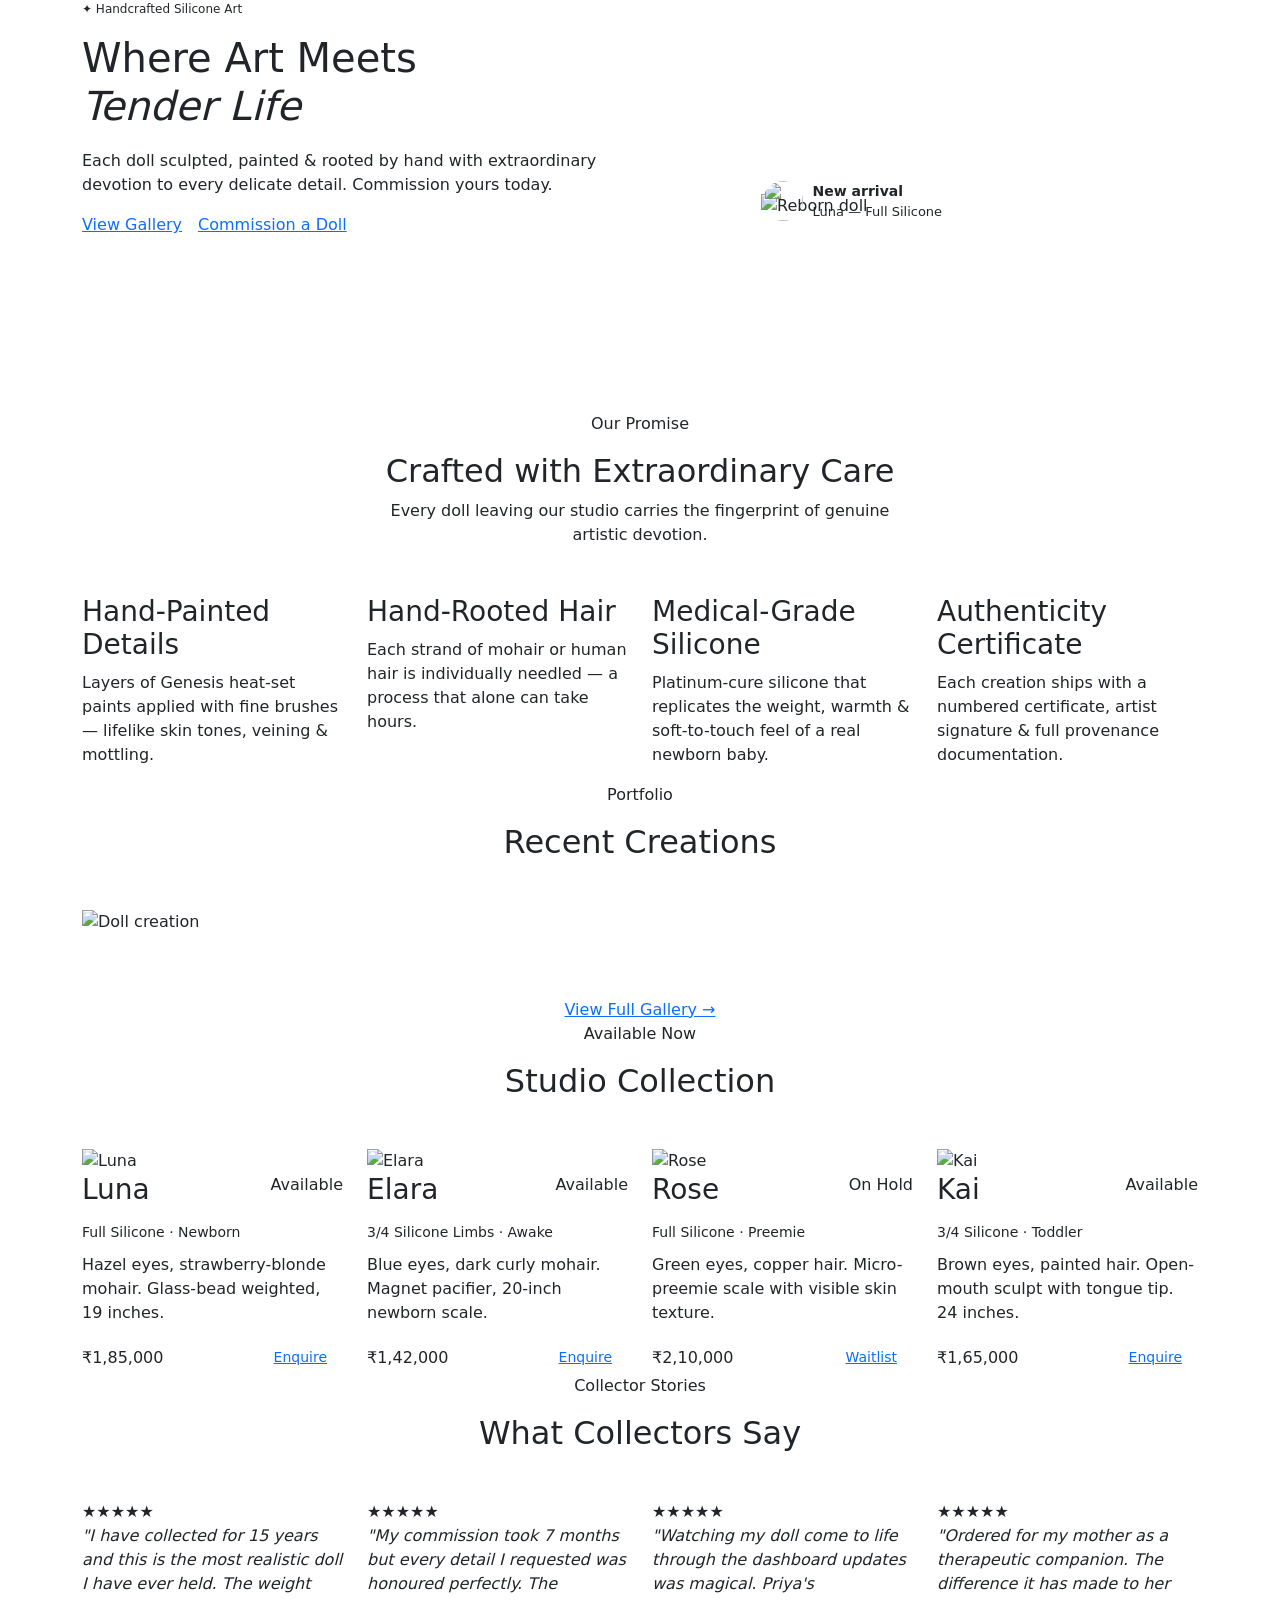
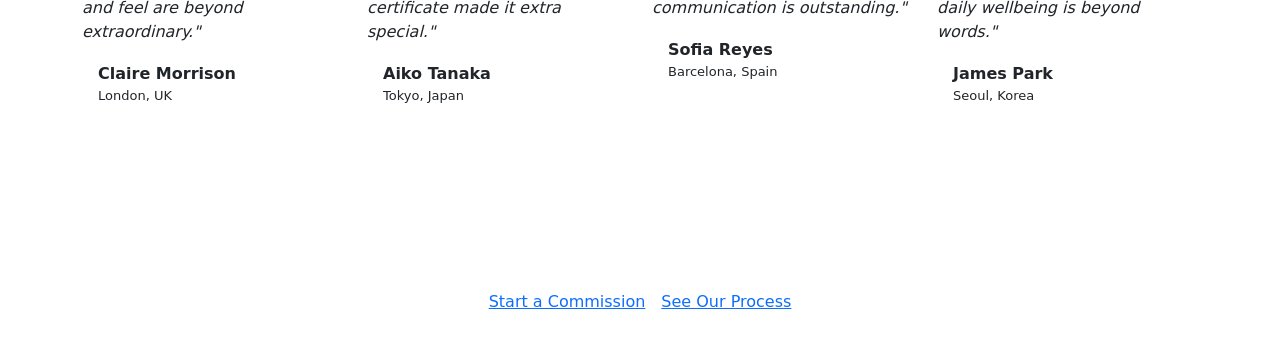
==== index.html @ 0bacb640 "Add files via upload" ====
<!DOCTYPE html>
<html lang="en" data-theme="light" dir="ltr">
<head>
  <meta charset="UTF-8">
  <meta name="viewport" content="width=device-width, initial-scale=1.0">
  <title>RebornArtistry — Silicone & Reborn Doll Studio</title>
  <link href="https://cdn.jsdelivr.net/npm/bootstrap@5.3.2/dist/css/bootstrap.min.css" rel="stylesheet">
  <link href="https://cdn.jsdelivr.net/npm/bootstrap-icons@1.11.3/font/bootstrap-icons.min.css" rel="stylesheet">
  <link rel="stylesheet" href="css/style.css">
</head>
<body data-page="home1">

<div id="header-ph"></div>

<!-- ① HERO ─────────────────────────────────────────── -->
<section class="hero">
  <div class="hero-bg" style="background-image:url('images/g27.jpg');"></div>
  <div class="hero-ov" style="background:linear-gradient(120deg,rgba(12,5,3,.92) 0%,rgba(20,8,5,.65) 55%,rgba(12,5,3,.3) 100%);"></div>
  <div class="container hero-content">
    <div class="row align-items-center g-5">
      <div class="col-lg-6">
        <p class="eyebrow" style="color:var(--rose-l);font-size:12px!important;">✦ Handcrafted Silicone Art</p>
        <h1 class="hero-title" style="margin-bottom:1.2rem;">
          Where Art Meets<br><em>Tender Life</em>
        </h1>
        <p class="hero-sub">Each doll sculpted, painted &amp; rooted by hand with extraordinary devotion to every delicate detail. Commission yours today.</p>
        <div class="d-flex flex-wrap gap-3">
          <a class="btn-rose" href="gallery.html">View Gallery</a>
          <a class="btn-white" href="commission.html">Commission a Doll</a>
        </div>
        <div class="d-flex flex-wrap gap-4" style="margin-top:2.5rem;padding-top:2rem;border-top:1px solid rgba(255,255,255,.12);">
          <div><p class="fun-num" data-count="480" data-suffix="+" style="font-family:var(--ff);font-size:2.6rem;color:#fff;line-height:1;font-weight:600;">0</p><p style="color:rgba(255,255,255,.5);font-size:19px!important;">Dolls Created</p></div>
          <div><p class="fun-num" data-count="12" data-suffix="" style="font-family:var(--ff);font-size:2.6rem;color:#fff;line-height:1;font-weight:600;">0</p><p style="color:rgba(255,255,255,.5);font-size:19px!important;">Years of Art</p></div>
          <div><p class="fun-num" data-count="38" data-suffix="" style="font-family:var(--ff);font-size:2.6rem;color:#fff;line-height:1;font-weight:600;">0</p><p style="color:rgba(255,255,255,.5);font-size:19px!important;">Countries</p></div>
          <div><p class="fun-num" data-count="100" data-suffix="%" style="font-family:var(--ff);font-size:2.6rem;color:#fff;line-height:1;font-weight:600;">0</p><p style="color:rgba(255,255,255,.5);font-size:19px!important;">Handcrafted</p></div>
        </div>
      </div>
      <div class="col-lg-5 offset-lg-1 d-none d-lg-block">
        <div style="position:relative;">
          <img src="images/g28.jpg" style="width:100%;height:380px;object-fit:cover;border-radius:var(--radius-lg);box-shadow:var(--sh-xl);" alt="Reborn doll">
          <div style="position:absolute;bottom:-16px;left:-16px;background:var(--surface);border:1px solid var(--border);border-radius:12px;padding:.8rem 1.1rem;box-shadow:var(--sh-md);display:flex;align-items:center;gap:10px;">
            <img src="images/g29.webp" style="width:40px;height:40px;border-radius:50%;object-fit:cover;" alt="">
            <div><p style="font-weight:600;margin:0;font-size:14px!important;color:var(--text);">New arrival</p><p style="margin:0;color:var(--rose);font-size:13px!important;">Luna — Full Silicone</p></div>
          </div>
        </div>
      </div>
    </div>
  </div>
</section>

<!-- ② FEATURES ─────────────────────────────────────── -->
<section class="sec">
  <div class="container">
    <div class="text-center mb-5">
      <p class="eyebrow">Our Promise</p>
      <h2>Crafted with Extraordinary Care</h2>
      <div class="rule rule-center"></div>
      <p style="color:var(--text3);max-width:500px;margin:0 auto;">Every doll leaving our studio carries the fingerprint of genuine artistic devotion.</p>
    </div>
    <div class="row g-4">
      <div class="col-xl-3 col-md-6">
        <div class="fbox">
          
          <h3 style="margin-bottom:.6rem;">Hand-Painted Details</h3>
          <p style="color:var(--text2);">Layers of Genesis heat-set paints applied with fine brushes — lifelike skin tones, veining &amp; mottling.</p>
        </div>
      </div>
      <div class="col-xl-3 col-md-6">
        <div class="fbox">
          
          <h3 style="margin-bottom:.6rem;">Hand-Rooted Hair</h3>
          <p style="color:var(--text2);">Each strand of mohair or human hair is individually needled — a process that alone can take hours.</p>
        </div>
      </div>
      <div class="col-xl-3 col-md-6">
        <div class="fbox">
          
          <h3 style="margin-bottom:.6rem;">Medical-Grade Silicone</h3>
          <p style="color:var(--text2);">Platinum-cure silicone that replicates the weight, warmth &amp; soft-to-touch feel of a real newborn baby.</p>
        </div>
      </div>
      <div class="col-xl-3 col-md-6">
        <div class="fbox">
          
          <h3 style="margin-bottom:.6rem;">Authenticity Certificate</h3>
          <p style="color:var(--text2);">Each creation ships with a numbered certificate, artist signature &amp; full provenance documentation.</p>
        </div>
      </div>
    </div>
  </div>
</section>

<!-- ③ GALLERY STRIP ────────────────────────────────── -->
<section class="sec sec-alt">
  <div class="container">
    <div class="text-center mb-5">
      <p class="eyebrow">Portfolio</p>
      <h2>Recent Creations</h2>
      <div class="rule rule-center"></div>
    </div>
    <div class="row g-3 mb-4">
      <div class="col-md-6">
        <img src="images/image1.jpg" class="img-cover" alt="Doll creation" style="height:600px;">
      </div>
      <div class="col-md-6">
        <div class="row g-3">
          <div class="col-6"><img src="images/image12.jpg" class="img-cover" style="height:290px;" alt=""></div>
          <div class="col-6"><img src="images/image13.jpg" class="img-cover" style="height:290px;" alt=""></div>
          <div class="col-6"><img src="images/image14.jpg" class="img-cover" style="height:290px;" alt=""></div>
          <div class="col-6"><img src="images/image15.jpg" class="img-cover" style="height:290px;" alt=""></div>
        </div>
      </div>
    </div>
    <div class="text-center"><a class="btn-rose" href="gallery.html">View Full Gallery →</a></div>
  </div>
</section>

<!-- ④ DOLL COLLECTION ──────────────────────────────── -->
<section class="sec">
  <div class="container">
    <div class="text-center mb-5">
      <p class="eyebrow">Available Now</p>
      <h2>Studio Collection</h2>
      <div class="rule rule-center"></div>
    </div>
    <div class="row g-4">
      <div class="col-xl-3 col-md-6">
        <div class="card-rose">
          <img class="card-rose-img" src="images/image16.jpg" alt="Luna">
          <div class="card-body">
            <div class="d-flex justify-content-between align-items-start mb-2">
              <h3 class="card-name">Luna</h3>
              <span class="badge-rose">Available</span>
            </div>
            <p style="color:var(--text3);font-size:14px!important;margin-bottom:.6rem;">Full Silicone · Newborn</p>
            <p style="color:var(--text2);margin-bottom:1rem;">Hazel eyes, strawberry-blonde mohair. Glass-bead weighted, 19 inches.</p>
            <div class="d-flex justify-content-between align-items-center">
              <span class="card-price">₹1,85,000</span>
              <a class="btn-outline" href="contact.html" style="padding:.38rem 1rem;font-size:14px!important;">Enquire</a>
            </div>
          </div>
        </div>
      </div>
      <div class="col-xl-3 col-md-6">
        <div class="card-rose">
          <img class="card-rose-img" src="images/image17.jpg" alt="Elara">
          <div class="card-body">
            <div class="d-flex justify-content-between align-items-start mb-2">
              <h3 class="card-name">Elara</h3>
              <span class="badge-rose">Available</span>
            </div>
            <p style="color:var(--text3);font-size:14px!important;margin-bottom:.6rem;">3/4 Silicone Limbs · Awake</p>
            <p style="color:var(--text2);margin-bottom:1rem;">Blue eyes, dark curly mohair. Magnet pacifier, 20-inch newborn scale.</p>
            <div class="d-flex justify-content-between align-items-center">
              <span class="card-price">₹1,42,000</span>
              <a class="btn-outline" href="contact.html" style="padding:.38rem 1rem;font-size:14px!important;">Enquire</a>
            </div>
          </div>
        </div>
      </div>
      <div class="col-xl-3 col-md-6">
        <div class="card-rose">
          <img class="card-rose-img" src="images/image18.jpg" alt="Rose">
          <div class="card-body">
            <div class="d-flex justify-content-between align-items-start mb-2">
              <h3 class="card-name">Rose</h3>
              <span class="badge-amber">On Hold</span>
            </div>
            <p style="color:var(--text3);font-size:14px!important;margin-bottom:.6rem;">Full Silicone · Preemie</p>
            <p style="color:var(--text2);margin-bottom:1rem;">Green eyes, copper hair. Micro-preemie scale with visible skin texture.</p>
            <div class="d-flex justify-content-between align-items-center">
              <span class="card-price">₹2,10,000</span>
              <a class="btn-outline" href="commission.html" style="padding:.38rem 1rem;font-size:14px!important;">Waitlist</a>
            </div>
          </div>
        </div>
      </div>
      <div class="col-xl-3 col-md-6">
        <div class="card-rose">
          <img class="card-rose-img" src="images/image19.jpg" alt="Kai">
          <div class="card-body">
            <div class="d-flex justify-content-between align-items-start mb-2">
              <h3 class="card-name">Kai</h3>
              <span class="badge-rose">Available</span>
            </div>
            <p style="color:var(--text3);font-size:14px!important;margin-bottom:.6rem;">3/4 Silicone · Toddler</p>
            <p style="color:var(--text2);margin-bottom:1rem;">Brown eyes, painted hair. Open-mouth sculpt with tongue tip. 24 inches.</p>
            <div class="d-flex justify-content-between align-items-center">
              <span class="card-price">₹1,65,000</span>
              <a class="btn-outline" href="contact.html" style="padding:.38rem 1rem;font-size:14px!important;">Enquire</a>
            </div>
          </div>
        </div>
      </div>
    </div>
  </div>
</section>

<!-- ⑤ TESTIMONIALS ─────────────────────────────────── -->
<section class="sec sec-alt">
  <div class="container">
    <div class="text-center mb-5">
      <p class="eyebrow">Collector Stories</p>
      <h2>What Collectors Say</h2>
      <div class="rule rule-center"></div>
    </div>
    <div class="row g-4">
      <div class="col-xl-3 col-md-6">
        <div class="rcard">
          <div class="stars">★★★★★</div>
          <p style="color:var(--text2);margin-bottom:1.1rem;font-style:italic;">"I have collected for 15 years and this is the most realistic doll I have ever held. The weight and feel are beyond extraordinary."</p>
          <div class="d-flex align-items-center gap-3">
            <img class="ravatar" src="images/team-6.png" alt="">
            <div><p style="font-weight:600;margin:0;">Claire Morrison</p><p style="font-size:13px!important;color:var(--text3);margin:0;">London, UK</p></div>
          </div>
        </div>
      </div>
      <div class="col-xl-3 col-md-6">
        <div class="rcard">
          <div class="stars">★★★★★</div>
          <p style="color:var(--text2);margin-bottom:1.1rem;font-style:italic;">"My commission took 7 months but every detail I requested was honoured perfectly. The certificate made it extra special."</p>
          <div class="d-flex align-items-center gap-3">
            <img class="ravatar" src="images/team-9.png" alt="">
            <div><p style="font-weight:600;margin:0;">Aiko Tanaka</p><p style="font-size:13px!important;color:var(--text3);margin:0;">Tokyo, Japan</p></div>
          </div>
        </div>
      </div>
      <div class="col-xl-3 col-md-6">
        <div class="rcard">
          <div class="stars">★★★★★</div>
          <p style="color:var(--text2);margin-bottom:1.1rem;font-style:italic;">"Watching my doll come to life through the dashboard updates was magical. Priya's communication is outstanding."</p>
          <div class="d-flex align-items-center gap-3">
            <img class="ravatar" src="images/team-11.png" alt="">
            <div><p style="font-weight:600;margin:0;">Sofia Reyes</p><p style="font-size:13px!important;color:var(--text3);margin:0;">Barcelona, Spain</p></div>
          </div>
        </div>
      </div>
      <div class="col-xl-3 col-md-6">
        <div class="rcard">
          <div class="stars">★★★★★</div>
          <p style="color:var(--text2);margin-bottom:1.1rem;font-style:italic;">"Ordered for my mother as a therapeutic companion. The difference it has made to her daily wellbeing is beyond words."</p>
          <div class="d-flex align-items-center gap-3">
            <img class="ravatar" src="images/team-5.png" alt="">
            <div><p style="font-weight:600;margin:0;">James Park</p><p style="font-size:13px!important;color:var(--text3);margin:0;">Seoul, Korea</p></div>
          </div>
        </div>
      </div>
    </div>
  </div>
</section>

<!-- ⑥ CTA ───────────────────────────────────────────── -->
<section class="cta-sec">
  <img class="cta-bg" src="images/image20.jpg" alt="">
  <div class="cta-ov"></div>
  <div class="container cta-c">
    <div class="rule" style="background:var(--rose-l);margin:.8rem auto 1.4rem;"></div>
    <h2 style="color:#fff;margin-bottom:1rem;">Begin Your Commission Journey</h2>
    <p style="color:rgba(255,255,255,.68);max-width:460px;margin:0 auto 2.2rem;">Join our waitlist and let us create a one-of-a-kind doll crafted entirely to your vision.</p>
    <div class="d-flex flex-wrap gap-3 justify-content-center">
      <a class="btn-rose" href="commission.html">Start a Commission</a>
      <a class="btn-ghost" href="process.html">See Our Process</a>
    </div>
  </div>
</section>

<div id="footer-ph"></div>
<script src="https://cdn.jsdelivr.net/npm/bootstrap@5.3.2/dist/js/bootstrap.bundle.min.js"></script>
<script src="js/main.js"></script>
<script src="js/layout.js"></script>
</body>
</html>
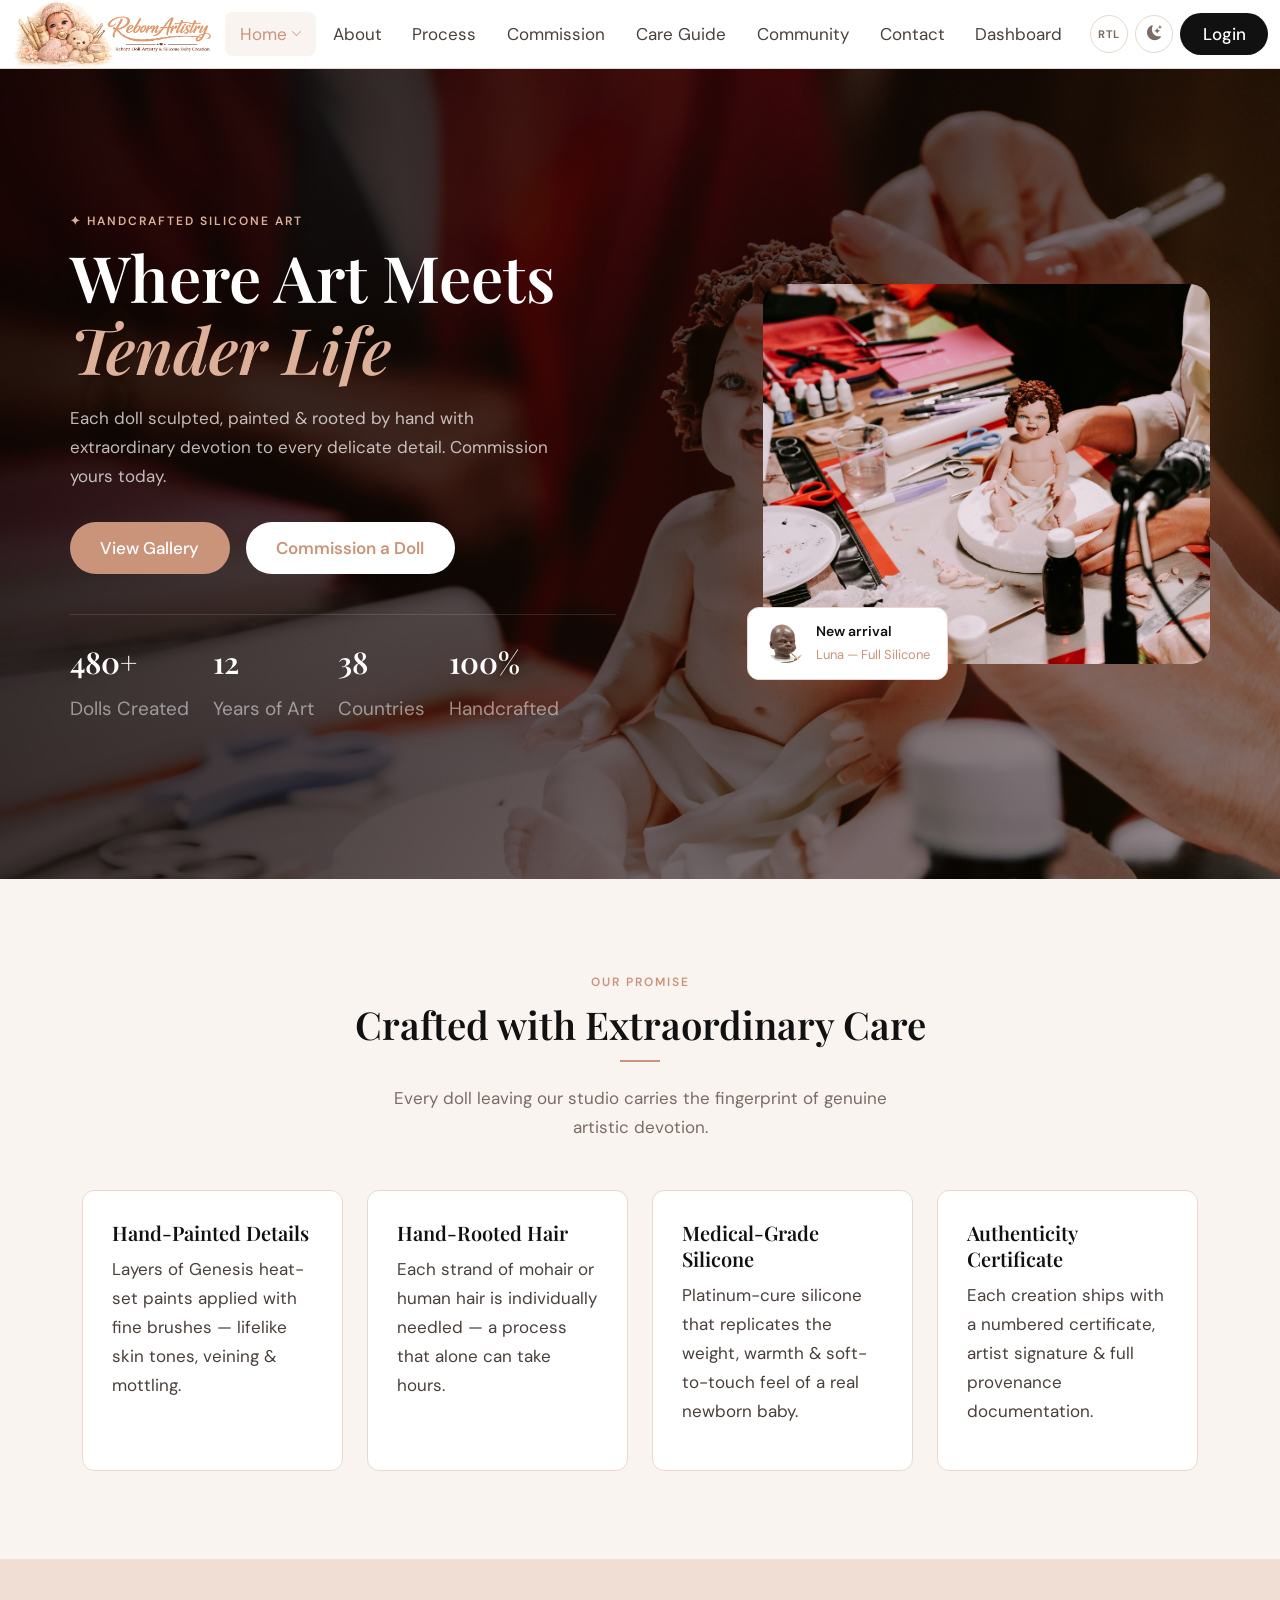
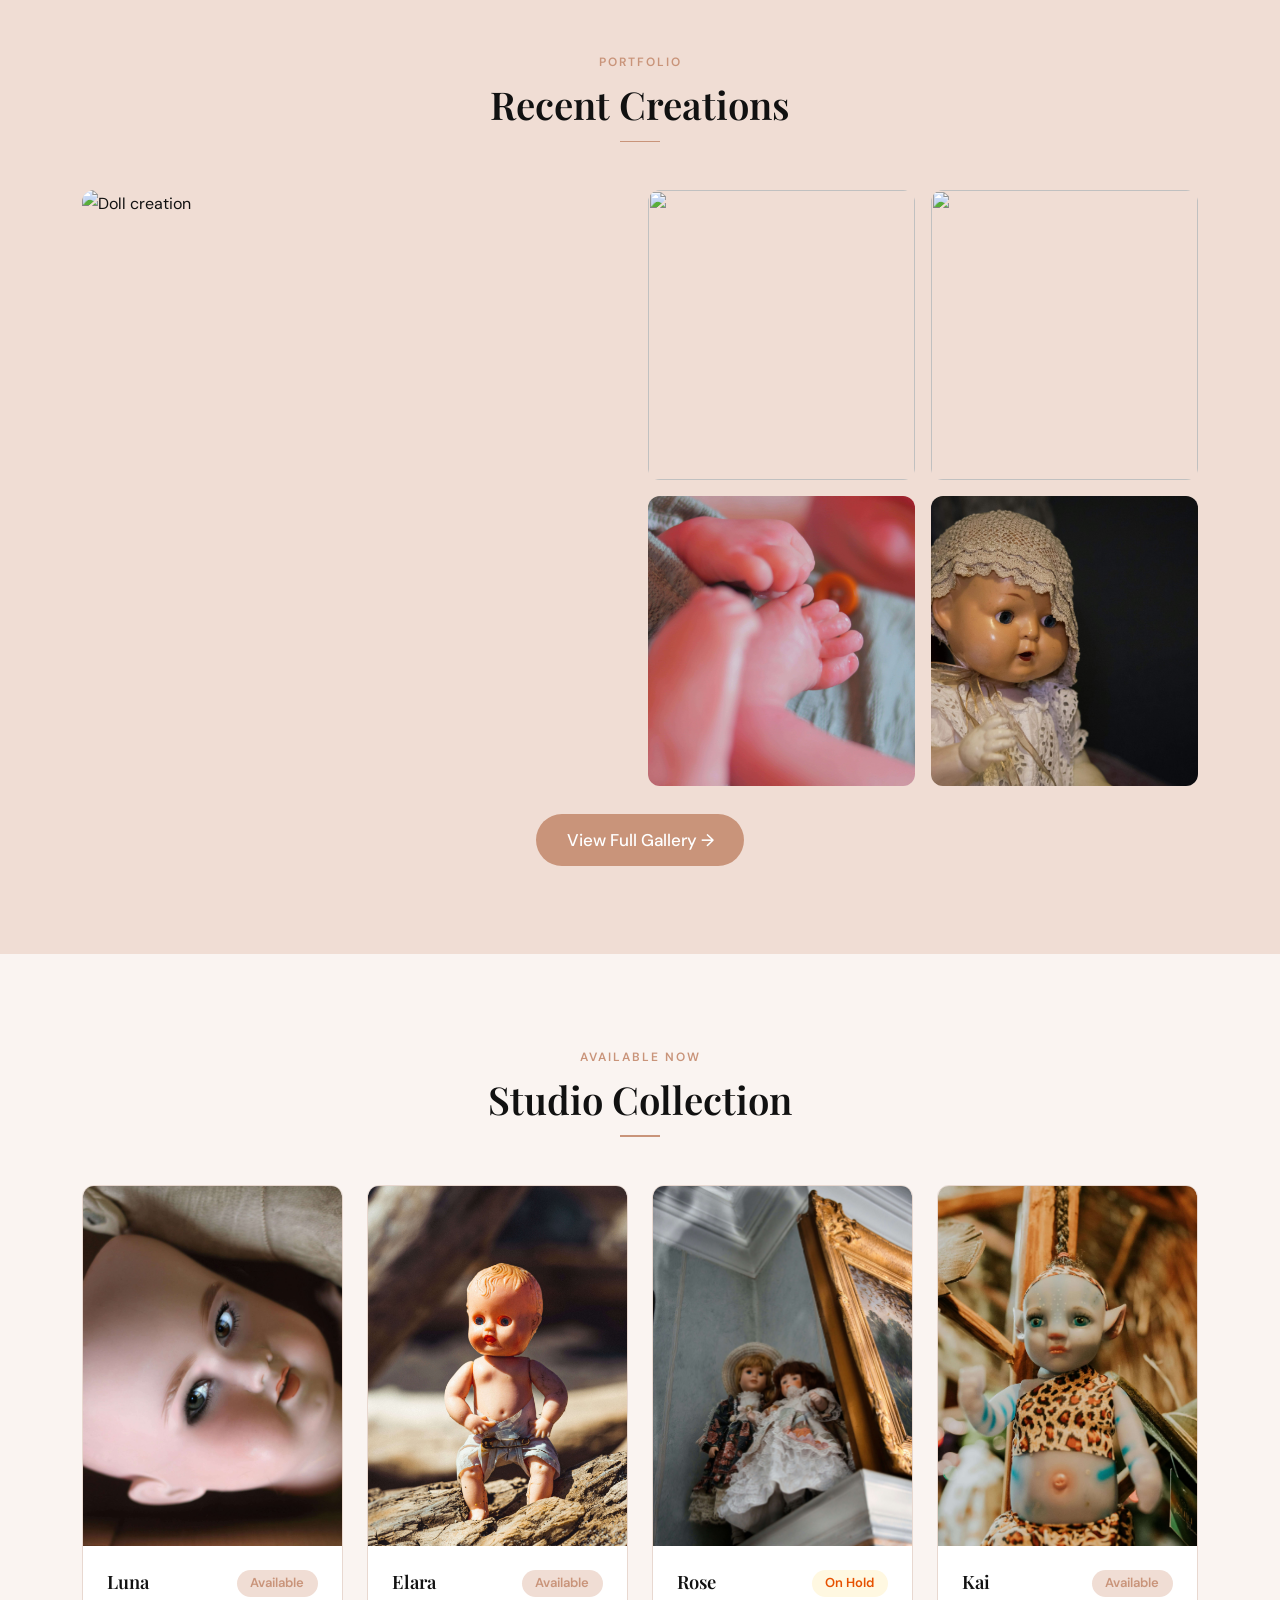
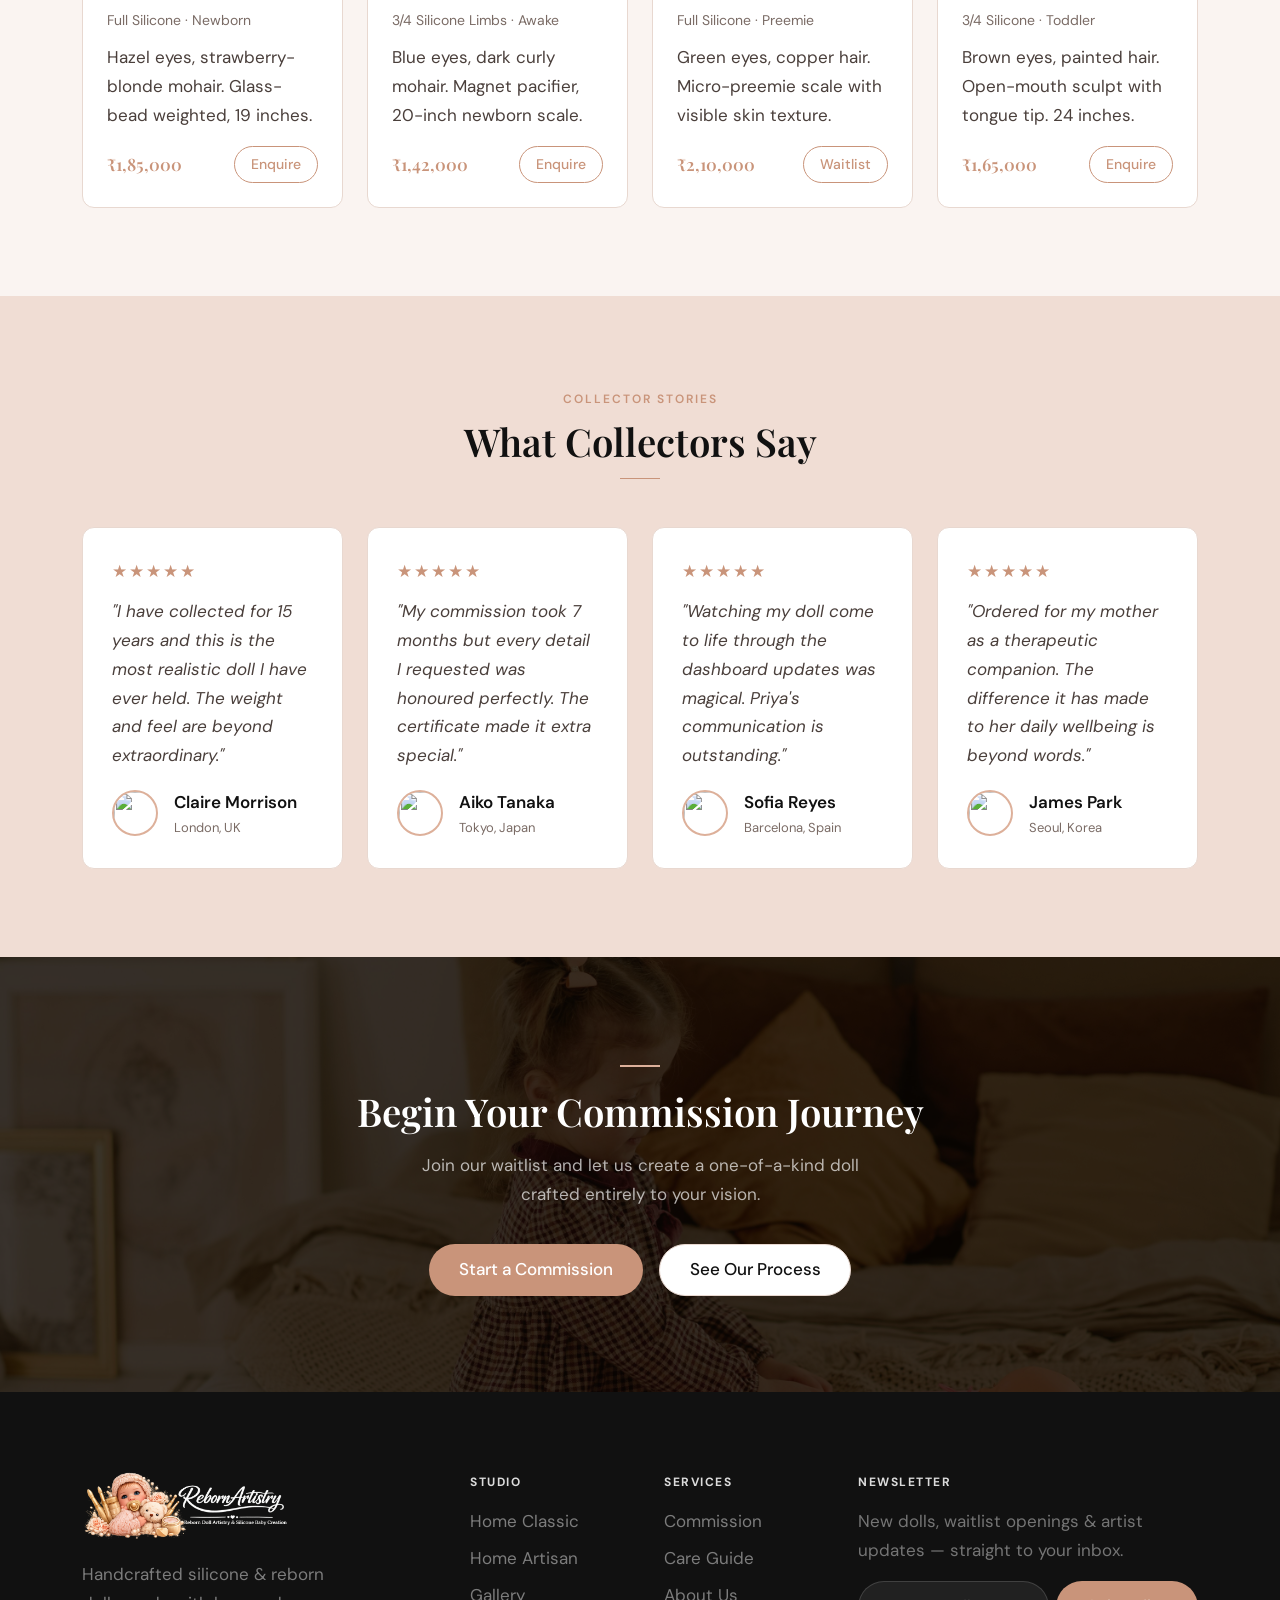
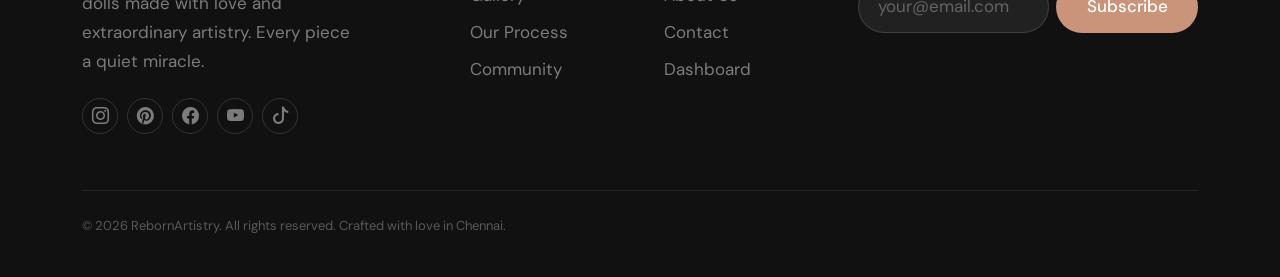
==== commit eee98530: "Update index.html" ====
--- a/index.html
+++ b/index.html
@@ -4,6 +4,7 @@
   <meta charset="UTF-8">
   <meta name="viewport" content="width=device-width, initial-scale=1.0">
   <title>RebornArtistry — Silicone & Reborn Doll Studio</title>
+  <link rel="icon" type="images/png" href="images/reborn-logo.png">
   <link href="https://cdn.jsdelivr.net/npm/bootstrap@5.3.2/dist/css/bootstrap.min.css" rel="stylesheet">
   <link href="https://cdn.jsdelivr.net/npm/bootstrap-icons@1.11.3/font/bootstrap-icons.min.css" rel="stylesheet">
   <link rel="stylesheet" href="css/style.css">
--- a/css/style.css
+++ b/css/style.css
@@ -0,0 +1,772 @@
+/* =====================================================
+   RebornArtistry — Global CSS
+   Main Color : #C9947A (Dusty Rose)
+   Supporting : #FFFFFF (White) · #111111 (Black)
+   ===================================================== */
+
+@import url('https://fonts.googleapis.com/css2?family=Playfair+Display:ital,wght@0,400;0,600;0,700;1,400;1,600&family=DM+Sans:wght@300;400;500;600&display=swap');
+
+/* ── CSS Variables ── */
+:root {
+  /* Brand */
+  --rose:       #C9947A;
+  --rose-h:     #b57d65;
+  --rose-l:     #ddb09a;
+  --rose-xl:    #f0ddd4;
+  --rose-2xl:   #faf4f1;
+
+  /* Neutrals */
+  --black:      #111111;
+  --white:      #ffffff;
+  --gray-1:     #1e1a19;
+  --gray-2:     #2d2826;
+  --gray-3:     #4a3f3b;
+  --gray-4:     #7a6b65;
+  --gray-5:     #b0a09a;
+  --gray-6:     #d8cdc9;
+  --gray-7:     #ede6e3;
+
+  /* Semantic */
+  --bg:         #faf4f1;
+  --bg2:        #f0ddd4;
+  --surface:    #ffffff;
+  --surface2:   #fdf8f6;
+  --border:     #e8d8d0;
+  --border2:    #d4bfb5;
+  --text:       #111111;
+  --text2:      #4a3f3b;
+  --text3:      #7a6b65;
+  --text4:      #b0a09a;
+
+  /* Shadows */
+  --sh-xs: 0 1px 4px rgba(180,100,70,.08);
+  --sh-sm: 0 2px 12px rgba(180,100,70,.10);
+  --sh-md: 0 6px 28px rgba(180,100,70,.14);
+  --sh-lg: 0 16px 56px rgba(180,100,70,.18);
+  --sh-xl: 0 32px 80px rgba(180,100,70,.22);
+
+  /* Layout */
+  --radius:    12px;
+  --radius-lg: 20px;
+  --radius-xl: 30px;
+
+  /* Fonts */
+  --ff: 'Playfair Display', serif;
+  --fb: 'DM Sans', sans-serif;
+}
+
+/* ── Dark Mode ── */
+[data-theme="dark"] {
+  --bg:         #1a1210;
+  --bg2:        #221714;
+  --surface:    #2a1d19;
+  --surface2:   #311f1a;
+  --border:     #3d2820;
+  --border2:    #5a3828;
+  --text:       #f5ede9;
+  --text2:      #d4b8ae;
+  --text3:      #9a7a70;
+  --text4:      #6a504a;
+  --rose-2xl:   #1a1210;
+  --rose-xl:    #2a1d19;
+  --gray-7:     #2a1d19;
+  --sh-xs: 0 1px 4px rgba(0,0,0,.3);
+  --sh-sm: 0 2px 12px rgba(0,0,0,.35);
+  --sh-md: 0 6px 28px rgba(0,0,0,.4);
+  --sh-lg: 0 16px 56px rgba(0,0,0,.5);
+}
+
+/* ── Reset & Base ── */
+*, *::before, *::after { box-sizing: border-box; margin: 0; padding: 0; }
+html { scroll-behavior: smooth; -webkit-text-size-adjust: 100%; }
+body {
+  font-family: var(--fb);
+  background: var(--bg);
+  color: var(--text);
+  line-height: 1.7;
+  -webkit-font-smoothing: antialiased;
+  transition: background .3s ease, color .3s ease;
+  overflow-x: hidden;
+}
+
+/* ── ENFORCE 17px across all text ── */
+p, span, li, td, th, label, a, blockquote,
+input, textarea, select, option,
+.form-control, .form-select,
+small, figcaption, caption { font-size: 17px !important; }
+
+/* Typography */
+h1 { font-family: var(--ff); font-size: clamp(2.2rem, 5vw, 4rem);   font-weight: 600; line-height: 1.12; }
+h2 { font-family: var(--ff); font-size: clamp(1.6rem, 3vw, 2.6rem); font-weight: 600; line-height: 1.18; }
+h3 { font-family: var(--ff); font-size: 1.25rem; font-weight: 600; line-height: 1.3; }
+h4 { font-family: var(--fb); font-size: 1rem;    font-weight: 600; }
+a  { text-decoration: none; color: inherit; }
+img{ max-width: 100%; display: block; }
+
+/* ── Section ── */
+.sec       { padding: 5.5rem 0; }
+.sec-alt   { background: var(--bg2); }
+.sec-dark  { background: var(--black); }
+[data-theme="dark"] .sec-alt  { background: var(--bg2); }
+[data-theme="dark"] .sec-dark { background: #0a0806; }
+
+/* ── Utility ── */
+.rose     { color: var(--rose); }
+.italic   { font-style: italic; }
+.fw6      { font-weight: 600; }
+.serif    { font-family: var(--ff); }
+
+.eyebrow {
+  display: inline-block;
+  font-size: 12px !important;
+  font-weight: 600;
+  letter-spacing: 2px;
+  text-transform: uppercase;
+  color: var(--rose);
+  margin-bottom: .6rem;
+}
+.rule {
+  width: 40px; height: 1.5px;
+  background: var(--rose);
+  margin: .8rem 0 1.4rem;
+}
+.rule-center { margin: .8rem auto 1.4rem; }
+[dir=rtl] .rule { margin-right: 0; margin-left: auto; }
+[dir=rtl] .rule-center { margin: .8rem auto 1.4rem; }
+
+/* ── BUTTONS ── */
+.btn-rose,
+.btn-outline,
+.btn-dark,
+.btn-ghost { display: inline-flex; align-items: center; gap: 7px; border-radius: 50px; font-family: var(--fb); font-size: 17px !important; font-weight: 500; cursor: pointer; transition: all .25s ease; border: none; text-decoration: none; }
+
+.btn-rose   { background: var(--rose); color: #fff; padding: .72rem 1.9rem; }
+.btn-rose:hover { background: var(--rose-h); transform: translateY(-2px); box-shadow: var(--sh-md); color: #fff; }
+
+.btn-outline { background: transparent; color: var(--rose); border: 1.5px solid var(--rose); padding: .68rem 1.85rem; }
+.btn-outline:hover { background: var(--rose); color: #fff; }
+
+.btn-dark   { background: var(--text); color: var(--white); padding: .72rem 1.9rem; }
+.btn-dark:hover { background: var(--gray-2); transform: translateY(-2px); box-shadow: var(--sh-md); color: #fff; }
+
+.btn-ghost  { background: var(--surface); color: var(--text); border: 1.5px solid var(--border); padding: .68rem 1.85rem; }
+.btn-ghost:hover { border-color: var(--rose); color: var(--rose); }
+
+.btn-white  { background: #fff; color: var(--rose) !important; padding: .72rem 1.9rem; border-radius: 50px; font-family: var(--fb); font-size: 17px !important; font-weight: 600; display: inline-flex; align-items: center; gap: 7px; cursor: pointer; border: none; transition: all .25s; }
+.btn-white:hover { background: #ffe4ec; color: var(--rose-h) !important; transform: translateY(-2px); box-shadow: 0 8px 24px rgba(0,0,0,.15); }
+
+/* ── NAVBAR ── */
+.nbar {
+  position: sticky; top: 0; z-index: 1000;
+  background: var(--surface);
+  border-bottom: 1px solid var(--border);
+  transition: background .3s, border-color .3s;
+}
+.nbar-inner {
+  display: flex;
+  align-items: center;
+  justify-content: space-between;
+  height: 68px;
+  gap: 12px;
+}
+
+/* Brand */
+.nbrand {
+  display: flex; align-items: center; gap: 10px;
+  font-family: var(--ff);
+  font-size: 1.3rem;
+  font-weight: 600;
+  color: var(--text) !important;
+  text-decoration: none;
+  flex-shrink: 0;
+  letter-spacing: .3px;
+  white-space: nowrap;
+}
+[dir=rtl] .nbrand { flex-direction: row-reverse; }
+.nbrand-logo {
+  width: 200px; 
+  display: flex; align-items: center; justify-content: center;
+  flex-shrink: 0;
+  overflow: hidden;
+}
+.nbrand-logo img { width: 100%; height: 100%; object-fit: cover; }
+
+/* Desktop nav */
+.dnav {
+  display: flex; align-items: center;
+  flex: 1;
+  justify-content: center;
+  gap: 2px;
+}
+.nl {
+  display: flex; align-items: center; gap: 4px;
+  color: var(--text2) !important;
+  font-size: 17px !important;
+  font-weight: 400;
+  padding: .45rem .9rem;
+  border-radius: 8px;
+  cursor: pointer;
+  transition: all .2s;
+  white-space: nowrap;
+  font-family: var(--fb);
+}
+.nl:hover, .nl.active { color: var(--rose) !important; background: var(--rose-2xl); }
+.nl .ci { font-size: 11px; transition: transform .22s; }
+.nl.dd-open .ci { transform: rotate(180deg); }
+
+/* Dropdown */
+.dd-wrap { position: relative; }
+.dd-menu {
+  position: absolute; top: calc(100% + 8px);
+  left: 0; min-width: 190px;
+  background: var(--surface);
+  border: 1px solid var(--border);
+  border-radius: var(--radius);
+  padding: .5rem;
+  box-shadow: var(--sh-lg);
+  display: none; z-index: 1001;
+}
+[dir=rtl] .dd-menu { left: auto; right: 0; }
+.dd-menu.open { display: block; }
+.dd-item {
+  display: flex; align-items: center; gap: 8px;
+  color: var(--text2) !important;
+  font-size: 17px !important;
+  padding: .5rem .9rem;
+  border-radius: 8px;
+  cursor: pointer;
+  transition: background .18s;
+  font-family: var(--fb);
+  text-decoration: none;
+}
+.dd-item:hover, .dd-item.active { background: var(--rose-2xl); color: var(--rose) !important; }
+
+/* Controls */
+.ncontrols { display: flex; align-items: center; gap: 7px; flex-shrink: 0; }
+[dir=rtl] .ncontrols { flex-direction: row-reverse; }
+
+.icon-btn {
+  width: 38px; height: 38px;
+  border: 1px solid var(--border);
+  background: transparent;
+  border-radius: 50%;
+  display: flex; align-items: center; justify-content: center;
+  cursor: pointer; color: var(--text3);
+  font-size: 15px;
+  transition: all .2s;
+  flex-shrink: 0;
+}
+.icon-btn:hover { background: var(--rose-xl); color: var(--rose); border-color: var(--rose-l); }
+
+.nav-login {
+  background: var(--black);
+  color: #fff !important;
+  border: none;
+  padding: .44rem 1.4rem;
+  border-radius: 50px;
+  font-size: 17px !important;
+  font-weight: 500;
+  cursor: pointer;
+  transition: all .22s;
+  font-family: var(--fb);
+  white-space: nowrap;
+  text-decoration: none;
+  display: inline-flex; align-items: center;
+}
+.nav-login:hover { background: var(--rose); color: #fff !important; }
+[data-theme="dark"] .nav-login { background: var(--rose); }
+[data-theme="dark"] .nav-login:hover { background: var(--rose-h); }
+
+/* Hamburger */
+.hbtn {
+  display: none;
+  width: 42px; height: 42px;
+  background: transparent;
+  border: 1px solid var(--border);
+  border-radius: 50%;
+  align-items: center; justify-content: center;
+  cursor: pointer; color: var(--text3);
+  font-size: 20px; flex-shrink: 0;
+  transition: all .2s;
+}
+.hbtn:hover { background: var(--rose-xl); color: var(--rose); border-color: var(--rose-l); }
+
+/* Mobile menu */
+.mmenu {
+  display: none;
+  position: absolute;
+  top: 68px; left: 0; right: 0;
+  background: var(--surface);
+  border-top: 1px solid var(--border);
+  box-shadow: var(--sh-lg);
+  padding: 1rem;
+  z-index: 999;
+  max-height: calc(100vh - 68px);
+  overflow-y: auto;
+}
+.mmenu.open { display: block; }
+.mmenu .nl { display: flex; padding: .7rem 1rem; margin-bottom: 2px; border-radius: 8px; }
+.mob-dd-menu {
+  display: none;
+  background: var(--rose-2xl);
+  border-radius: 10px;
+  padding: .4rem;
+  margin: 3px 0 6px;
+}
+.mob-dd-menu.open { display: block; }
+.mob-dd-menu .dd-item { font-size: 17px !important; }
+.mctrl {
+  display: flex; align-items: center; gap: 8px;
+  padding: 1rem .5rem 0;
+  border-top: 1px solid var(--border);
+  margin-top: .6rem;
+  flex-wrap: wrap;
+}
+[dir=rtl] .mctrl { flex-direction: row-reverse; }
+
+/* ── HERO ── */
+.hero {
+  position: relative;
+  min-height: 90vh;
+  display: flex; align-items: center;
+  overflow: hidden;
+}
+.hero-bg { position: absolute; inset: 0; background-size: cover; background-position: center; }
+.hero-ov { position: absolute; inset: 0; }
+.hero-content { position: relative; z-index: 2; padding: 5rem 0; }
+.hero-title { color: #fff; }
+.hero-title em { color: var(--rose-l); font-style: italic; }
+.hero-sub { color: rgba(255,255,255,.72); font-size: 17px !important; max-width: 480px; margin-bottom: 2rem; }
+
+/* Page Hero */
+.phero { position: relative; padding: 5.5rem 0; text-align: center; overflow: hidden; }
+.phero-bg { position: absolute; inset: 0; background-size: cover; background-position: center; }
+.phero-ov { position: absolute; inset: 0; background: linear-gradient(135deg, rgba(15,8,6,.82), rgba(25,12,8,.58)); }
+.phero-c  { position: relative; z-index: 2; color: #fff; }
+.phero-label { display: inline-block; border: 1px solid rgba(201,148,122,.5); color: var(--rose-l); border-radius: 50px; padding: .25rem 1rem; font-size: 12px !important; letter-spacing: 1.5px; text-transform: uppercase; margin-bottom: .8rem; }
+
+/* ── CARDS ── */
+.card-rose {
+  background: var(--surface);
+  border: 1px solid var(--border);
+  border-radius: var(--radius);
+  overflow: hidden;
+  transition: all .32s;
+  height: 100%;
+}
+.card-rose:hover { transform: translateY(-8px); box-shadow: var(--sh-xl); }
+.card-rose-img { width: 100%; height: 360px; object-fit: cover; transition: transform .45s; }
+.card-rose:hover .card-rose-img { transform: scale(1.05); }
+.card-body { padding: 1.5rem; }
+.card-price { font-family: var(--ff); font-size: 1.35rem; color: var(--rose); font-weight: 600; }
+.card-name  { font-family: var(--ff); font-size: 1.15rem; font-weight: 600; }
+
+/* Feature box */
+.fbox {
+  background: var(--surface);
+  border: 1px solid var(--border);
+  border-radius: var(--radius);
+  padding: 1.8rem;
+  height: 100%;
+  transition: all .3s;
+}
+.fbox:hover { box-shadow: var(--sh-md); transform: translateY(-4px); }
+.ficon {
+  width: 52px; height: 52px; border-radius: 12px;
+  background: var(--rose-xl);
+  color: var(--rose);
+  display: flex; align-items: center; justify-content: center;
+  font-size: 1.35rem; margin-bottom: 1.1rem;
+}
+
+/* ── GALLERY GRID ── */
+.gal-grid { display: grid; grid-template-columns: repeat(auto-fill, minmax(220px,1fr)); gap: 12px; }
+.gal-item { border-radius: var(--radius); overflow: hidden; aspect-ratio: 3/4; position: relative; cursor: pointer; }
+.gal-item img { width: 100%; height: 100%; object-fit: cover; transition: transform .45s; }
+.gal-item:hover img { transform: scale(1.07); }
+.gal-ov {
+  position: absolute; inset: 0;
+  background: linear-gradient(to top, rgba(17,5,3,.75), transparent 55%);
+  opacity: 0; transition: opacity .3s;
+  display: flex; align-items: flex-end; padding: 1rem;
+}
+.gal-item:hover .gal-ov { opacity: 1; }
+.gal-ov p { color: #fff; font-size: 14px !important; font-style: italic; font-family: var(--ff); margin: 0; }
+
+/* ── REVIEW CARD ── */
+.rcard {
+  background: var(--surface);
+  border: 1px solid var(--border);
+  border-radius: var(--radius);
+  padding: 1.8rem; height: 100%;
+  transition: all .3s;
+}
+.rcard:hover { box-shadow: var(--sh-md); transform: translateY(-3px); }
+.stars { color: var(--rose); letter-spacing: 2px; font-size: 17px !important; margin-bottom: .7rem; }
+.ravatar { width: 46px; height: 46px; border-radius: 50%; object-fit: cover; flex-shrink: 0; border: 2px solid var(--rose-l); }
+
+/* ── ACCORDION ── */
+.acc-item { background: var(--surface); border: 1px solid var(--border); border-radius: var(--radius); margin-bottom: .6rem; overflow: hidden; }
+.acc-hdr {
+  display: flex; align-items: center; justify-content: space-between;
+  padding: 1.1rem 1.4rem; cursor: pointer;
+  font-weight: 500; font-size: 17px !important; font-family: var(--fb);
+  color: var(--text); gap: 1rem; transition: background .2s;
+}
+.acc-hdr:hover { background: var(--rose-2xl); }
+.acc-hdr.open { color: var(--rose); background: var(--rose-2xl); }
+.acc-hdr .aci { color: var(--rose); flex-shrink: 0; transition: transform .25s; }
+.acc-hdr.open .aci { transform: rotate(45deg); }
+.acc-body { max-height: 0; overflow: hidden; transition: max-height .35s ease, padding .3s; }
+.acc-body.open { max-height: 400px; }
+.acc-body-inner { padding: 0 1.4rem 1.2rem; color: var(--text2); font-size: 17px !important; }
+
+/* ── FORM ── */
+.flabel { display: block; font-size: 17px !important; font-weight: 500; color: var(--text2); margin-bottom: .3rem; font-family: var(--fb); }
+.finput {
+  width: 100%;
+  background: var(--surface2);
+  border: 1.5px solid var(--border);
+  border-radius: 10px;
+  color: var(--text);
+  padding: .7rem 1.1rem;
+  font-size: 17px !important;
+  font-family: var(--fb);
+  outline: none;
+  transition: border-color .2s, box-shadow .2s;
+  margin-bottom: .9rem;
+}
+.finput:focus { border-color: var(--rose); box-shadow: 0 0 0 3px rgba(201,148,122,.15); }
+.finput::placeholder { color: var(--text4); }
+textarea.finput { resize: vertical; }
+
+.feye-wrap { position: relative; }
+.feye-wrap .finput { padding-right: 3rem; margin-bottom: 0; }
+.feye-btn {
+  position: absolute; right: 1rem; top: 50%; transform: translateY(-50%);
+  background: none; border: none; cursor: pointer;
+  color: var(--text4); font-size: 17px;
+  display: flex; align-items: center; padding: 0; transition: color .2s;
+}
+.feye-btn:hover { color: var(--rose); }
+[dir=rtl] .feye-wrap .finput { padding-right: 1.1rem; padding-left: 3rem; }
+[dir=rtl] .feye-btn { right: auto; left: 1rem; }
+
+/* ── BADGES ── */
+.badge-rose  { background: var(--rose-xl); color: var(--rose); border-radius: 50px; padding: .18rem .85rem; font-size: 13px !important; font-weight: 600; white-space: nowrap; }
+.badge-green { background: #e8f5e9; color: #2e7d32; border-radius: 50px; padding: .18rem .85rem; font-size: 13px !important; font-weight: 600; }
+.badge-amber { background: #fff8e1; color: #e65100;align-content: center; border-radius: 50px; padding: .18rem .85rem; font-size: 13px !important; font-weight: 600; }
+.badge-gray  { background: var(--gray-7); color: var(--text3); border-radius: 50px; padding: .18rem .85rem; font-size: 13px !important; font-weight: 600; }
+[data-theme="dark"] .badge-green { background: #1b3a1e; color: #81c784; }
+[data-theme="dark"] .badge-amber { background: #3a2200; color: #ffb74d; }
+[data-theme="dark"] .badge-gray  { background: var(--surface2); color: var(--text3); }
+
+/* ── STATS ── */
+.stat-num { font-family: var(--ff); font-size: 2.2rem; font-weight: 600; color: var(--rose); line-height: 1; }
+.stat-lbl { font-size: 14px !important; color: var(--text3); margin-top: .25rem; }
+
+/* ── PROGRESS BAR ── */
+.pbar { height: 6px; background: var(--border); border-radius: 50px; overflow: hidden; margin-top: .5rem; }
+.pbar-fill { height: 100%; background: var(--rose); border-radius: 50px; transition: width .7s ease; }
+
+/* ── CTA SECTION ── */
+.cta-sec { position: relative; padding: 6rem 0; text-align: center; overflow: hidden; }
+.cta-bg  { position: absolute; inset: 0; width: 100%; height: 100%; object-fit: cover; }
+.cta-ov  { position: absolute; inset: 0; background: rgba(10,4,2,.8); }
+.cta-c   { position: relative; z-index: 2; color: #fff; }
+
+/* ── VIDEO CARD ── */
+.vid-card { border-radius: var(--radius); overflow: hidden; position: relative; cursor: pointer; background: #111; }
+.vid-card img { width: 100%; height: 220px; object-fit: cover; display: block; opacity: .65; transition: opacity .3s; }
+.vid-card:hover img { opacity: .45; }
+.vid-play { position: absolute; inset: 0; display: flex; align-items: center; justify-content: center; }
+.play-btn {
+  width: 56px; height: 56px; border-radius: 50%;
+  background: rgba(255,255,255,.18);
+  border: 2px solid rgba(255,255,255,.6);
+  display: flex; align-items: center; justify-content: center;
+  color: #fff; font-size: 20px;
+  backdrop-filter: blur(6px); transition: all .2s;
+}
+.vid-card:hover .play-btn { background: var(--rose); border-color: var(--rose); transform: scale(1.08); }
+
+/* ── TIMELINE ── */
+.timeline { position: relative; padding-left: 2rem; }
+.timeline::before { content: ''; position: absolute; left: 12px; top: 0; bottom: 0; width: 1.5px; background: linear-gradient(to bottom, var(--rose), var(--rose-l)); }
+.tl-item { position: relative; margin-bottom: 2rem; }
+.tl-dot { position: absolute; left: -26px; top: 3px; width: 24px; height: 24px; border-radius: 50%; background: var(--rose); border: 2px solid var(--bg); display: flex; align-items: center; justify-content: center; color: #fff; font-size: 11px; font-weight: 700; }
+[dir=rtl] .timeline { padding-left: 0; padding-right: 2rem; }
+[dir=rtl] .timeline::before { left: auto; right: 12px; }
+[dir=rtl] .tl-dot { left: auto; right: -26px; }
+
+/* ── CERT CARD ── */
+.cert-card {
+  background: linear-gradient(135deg, var(--rose-2xl), var(--surface));
+  border: 1.5px solid var(--rose-l);
+  border-radius: var(--radius-lg);
+  padding: 2.2rem;
+  text-align: center;
+  position: relative;
+  overflow: hidden;
+}
+.cert-card::before, .cert-card::after {
+  content: '✦'; position: absolute; font-size: 1rem; color: var(--rose-l); opacity: .5;
+}
+.cert-card::before { top: 1rem; left: 1.2rem; }
+.cert-card::after  { bottom: 1rem; right: 1.2rem; }
+
+/* ── DASHBOARD ── */
+.dash-layout { display: flex; min-height: calc(100vh - 68px); }
+.dash-side {
+  width: 250px; flex-shrink: 0;
+  background: var(--surface);
+  border-right: 1px solid var(--border);
+  padding: 1.8rem 1rem;
+  display: flex; flex-direction: column;
+  transition: background .3s;
+}
+[dir=rtl] .dash-side { border-right: none; border-left: 1px solid var(--border); }
+.dash-body { flex: 1; padding: 2.2rem 2.5rem; overflow-x: hidden; }
+
+.dash-nav-link {
+  display: flex; align-items: center; gap: 10px;
+  padding: .65rem 1rem;
+  border-radius: 10px;
+  color: var(--text2);
+  font-size: 17px !important;
+  font-family: var(--fb);
+  cursor: pointer;
+  transition: all .2s;
+  margin-bottom: 3px;
+  text-decoration: none;
+}
+.dash-nav-link:hover { background: var(--rose-2xl); color: var(--rose); }
+.dash-nav-link.active { background: var(--rose); color: #fff; }
+.dash-nav-link i { font-size: 17px; flex-shrink: 0; }
+[dir=rtl] .dash-nav-link { flex-direction: row-reverse; }
+
+.dash-panel { display: none; }
+.dash-panel.active { display: block; }
+
+.stat-card {
+  background: var(--surface);
+  border: 1px solid var(--border);
+  border-radius: var(--radius);
+  padding: 1.4rem 1.6rem;
+  transition: box-shadow .2s;
+}
+.stat-card:hover { box-shadow: var(--sh-sm); }
+
+.order-row {
+  display: flex; align-items: center; gap: 1rem;
+  padding: 1rem 1.2rem;
+  background: var(--surface);
+  border: 1px solid var(--border);
+  border-radius: var(--radius);
+  margin-bottom: .6rem;
+  transition: all .2s; flex-wrap: wrap;
+}
+.order-row:hover { border-color: var(--rose-l); box-shadow: var(--sh-xs); }
+[dir=rtl] .order-row { flex-direction: row-reverse; }
+
+/* ── AUTH ── */
+.auth-page { min-height: 100vh; display: flex; align-items: center; justify-content: center; padding: 2rem; position: relative; }
+.auth-bg-img { position: fixed; inset: 0; background-size: cover; background-position: center; z-index: 0; }
+.auth-bg-ov  { position: fixed; inset: 0; background: rgba(10,4,2,.72); z-index: 1; }
+.auth-card {
+  background: var(--surface);
+  border: 1px solid var(--border);
+  border-radius: var(--radius-lg);
+  padding: 2.8rem 2.4rem;
+  width: 100%; max-width: 440px;
+  box-shadow: 0 40px 100px rgba(0,0,0,.3);
+  position: relative; z-index: 2;
+}
+.auth-brand { font-family: var(--ff); font-size: 1.7rem; font-style: italic; color: var(--text); }
+
+.sso-btn {
+  width: 100%;
+  display: flex; align-items: center; justify-content: center; gap: 10px;
+  background: var(--surface2);
+  border: 1.5px solid var(--border);
+  border-radius: 50px;
+  padding: .65rem 1rem;
+  font-size: 17px !important;
+  font-family: var(--fb);
+  color: var(--text);
+  cursor: pointer;
+  transition: all .22s;
+  margin-bottom: .55rem;
+}
+.sso-btn:hover { border-color: var(--rose-l); box-shadow: var(--sh-sm); }
+
+.auth-divider { display: flex; align-items: center; gap: 1rem; margin: 1.2rem 0; }
+.auth-divider::before, .auth-divider::after { content: ''; flex: 1; height: 1px; background: var(--border); }
+.auth-divider span { font-size: 13px !important; color: var(--text4); }
+
+/* ── CONTACT INFO ── */
+.cinfo {
+  display: flex; gap: 1rem; align-items: flex-start;
+  background: var(--surface);
+  border: 1px solid var(--border);
+  border-radius: var(--radius);
+  padding: 1.3rem;
+  margin-bottom: .8rem;
+  transition: all .25s;
+}
+.cinfo:hover { border-color: var(--rose-l); box-shadow: var(--sh-sm); }
+.cinfo-ico { width: 44px; height: 44px; border-radius: 10px; background: var(--rose-xl); color: var(--rose); display: flex; align-items: center; justify-content: center; font-size: 1.1rem; flex-shrink: 0; }
+[dir=rtl] .cinfo { flex-direction: row-reverse; text-align: right; }
+
+/* ── FOOTER ── */
+.foot {
+  background: var(--black);
+  color: rgba(255,255,255,.7);
+  padding: 5rem 0 2.5rem;
+}
+[data-theme="dark"] .foot { background: #060302; }
+.f-brand { font-family: var(--ff); font-size: 1.6rem; font-style: italic; color: #fff; font-weight: 400; margin-bottom: .6rem; }
+.f-desc  { font-size: 17px !important; color: rgba(255,255,255,.45); max-width: 270px; line-height: 1.7; }
+.f-title { font-size: 12px !important; font-weight: 700; letter-spacing: 1.5px; text-transform: uppercase; color: rgba(255,255,255,.85); margin-bottom: .9rem; }
+.f-list  { list-style: none; padding-left: 0; margin: 0; }
+.f-list li { margin-bottom: .5rem; }
+.f-list a  { font-size: 17px !important; color: rgba(255,255,255,.45); transition: color .2s; }
+.f-list a:hover { color: var(--rose-l); }
+[dir=rtl] .f-desc, [dir=rtl] .f-title, [dir=rtl] .f-list { text-align: right; }
+.f-bottom { border-top: 1px solid rgba(255,255,255,.08); padding-top: 1.5rem; margin-top: 3.5rem; display: flex; flex-wrap: wrap; align-items: center; justify-content: space-between; gap: 1rem; }
+[dir=rtl] .f-bottom { flex-direction: row-reverse; }
+.f-bottom p { font-size: 13px !important; color: rgba(255,255,255,.3); margin: 0; }
+.socials { display: flex; gap: 9px; }
+[dir=rtl] .socials {  }
+.soc { width: 36px; height: 36px; border-radius: 50%; border: 1px solid rgba(255,255,255,.14); display: flex; align-items: center; justify-content: center; color: rgba(255,255,255,.45); font-size: 15px; transition: all .22s; }
+.soc:hover { background: var(--rose); border-color: var(--rose); color: #fff; }
+.f-news { display: flex; gap: 7px; flex-wrap: wrap; }
+.f-news-in { flex: 1; min-width: 160px; background: rgba(255,255,255,.07); border: 1px solid rgba(255,255,255,.14); border-radius: 50px; color: #fff; padding: .6rem 1.2rem; font-size: 17px !important; font-family: var(--fb); outline: none; transition: border-color .2s; }
+.f-news-in:focus { border-color: var(--rose-l); }
+.f-news-in::placeholder { color: rgba(255,255,255,.3); }
+
+/* ── 404 / MAINTENANCE ── */
+.err-page { min-height: 100vh; display: flex; align-items: center; justify-content: center; text-align: center; position: relative; padding: 2rem; }
+.err-bg-img { position: fixed; inset: 0; background-size: cover; background-position: center; z-index: 0; }
+.err-ov     { position: fixed; inset: 0; background: rgba(8,3,2,.8); z-index: 1; }
+.err-c      { position: relative; z-index: 2; color: #fff; max-width: 580px; }
+.err-num    { font-family: var(--ff); font-size: clamp(5rem,15vw,10rem); font-weight: 300; line-height: 1; color: rgba(255,255,255,.08); margin-bottom: -1.5rem; }
+
+/* ── RESPONSIVE ── */
+@media (max-width: 1024px) {
+  .dnav  { display: none !important; }
+  .hbtn  { display: flex !important; }
+  .ncontrols .icon-btn,
+  .ncontrols .nav-login { display: none !important; }
+}
+@media (min-width: 1025px) {
+  .hbtn  { display: none !important; }
+  .mmenu { display: none !important; }
+}
+@media (max-width: 991px) {
+  .dash-side { display: none; }
+  .dash-body { padding: 1.5rem 1.2rem; }
+}
+@media (max-width: 768px) {
+  .sec { padding: 3.5rem 0; }
+  .hero { min-height: auto; }
+  .hero-content { padding: 3.5rem 0; }
+  .phero { padding: 4rem 0; }
+  .gal-grid { grid-template-columns: repeat(2,1fr); }
+  .auth-card { padding: 2rem 1.4rem; }
+  .err-num { font-size: 5rem; }
+}
+@media (max-width: 480px) {
+  .gal-grid { grid-template-columns: repeat(2,1fr); gap: 8px; }
+  .f-bottom { flex-direction: column; text-align: center; }
+}
+
+/* ── Scroll To Top ── */
+#scroll-top-btn {
+  position: fixed;
+  bottom: 2rem;
+  right: 2rem;
+  z-index: 999;
+  width: 44px;
+  height: 44px;
+  border-radius: 50%;
+  background: var(--rose);
+  color: #fff;
+  border: none;
+  cursor: pointer;
+  display: flex;
+  align-items: center;
+  justify-content: center;
+  font-size: 1.1rem;
+  box-shadow: 0 4px 16px rgba(0,0,0,.18);
+  opacity: 0;
+  transform: translateY(12px);
+  pointer-events: none;
+  transition: opacity .3s, transform .3s, background .2s;
+}
+#scroll-top-btn.visible {
+  opacity: 1;
+  transform: translateY(0);
+  pointer-events: auto;
+}
+#scroll-top-btn:hover { background: var(--rose-h); transform: translateY(-3px); }
+
+/* ── Animations ── */
+@keyframes ra-fade-up {
+  from { opacity: 0; transform: translateY(32px); }
+  to   { opacity: 1; transform: translateY(0); }
+}
+@keyframes ra-fade-in {
+  from { opacity: 0; }
+  to   { opacity: 1; }
+}
+@keyframes ra-slide-left {
+  from { opacity: 0; transform: translateX(-28px); }
+  to   { opacity: 1; transform: translateX(0); }
+}
+@keyframes ra-slide-right {
+  from { opacity: 0; transform: translateX(28px); }
+  to   { opacity: 1; transform: translateX(0); }
+}
+@keyframes ra-scale-in {
+  from { opacity: 0; transform: scale(.94); }
+  to   { opacity: 1; transform: scale(1); }
+}
+
+.ra-hidden { opacity: 0; }
+.ra-anim-up    { animation: ra-fade-up    .65s cubic-bezier(.22,.68,0,1.2) both; }
+.ra-anim-in    { animation: ra-fade-in    .55s ease both; }
+.ra-anim-left  { animation: ra-slide-left .6s  cubic-bezier(.22,.68,0,1.1) both; }
+.ra-anim-right { animation: ra-slide-right .6s cubic-bezier(.22,.68,0,1.1) both; }
+.ra-anim-scale { animation: ra-scale-in   .55s cubic-bezier(.22,.68,0,1.2) both; }
+
+.ra-d1 { animation-delay: .08s; }
+.ra-d2 { animation-delay: .16s; }
+.ra-d3 { animation-delay: .24s; }
+.ra-d4 { animation-delay: .32s; }
+.ra-d5 { animation-delay: .40s; }
+
+@media (prefers-reduced-motion: reduce) {
+  .ra-anim-up, .ra-anim-in, .ra-anim-left, .ra-anim-right, .ra-anim-scale { animation: none; opacity: 1; }
+}
+
+/* ── Misc helpers ── */
+.img-cover  { width: 100%; object-fit: cover; height:300px; display: block; border-radius: var(--radius); }
+.img-h200 { height: 200px; }
+.img-h260 { height: 260px; }
+.img-h320 { height: 320px; }
+.img-h400 { height: 400px; }
+.img-circle { border-radius: 50% !important; }
+.vrow { display: flex; gap: 1rem; align-items: flex-start; margin-bottom: 1.4rem; }
+.vico { width: 42px; height: 42px; border-radius: 10px; background: var(--rose-xl); color: var(--rose); display: flex; align-items: center; justify-content: center; font-size: 1rem; flex-shrink: 0; }
+[dir=rtl] .vrow { flex-direction: row-reverse; text-align: right; }
+.step-circle { width: 50px; height: 50px; border-radius: 50%; background: var(--rose); color: #fff; display: flex; align-items: center; justify-content: center; font-family: var(--ff); font-size: 1.2rem; font-weight: 600; flex-shrink: 0; }
+.dir-ico {
+  font-size: 11px !important;
+}
+.fun-num {
+  font-size: 2.5rem !important;
+}
+.fun-num {
+  font-size: 30px !important;
+}
